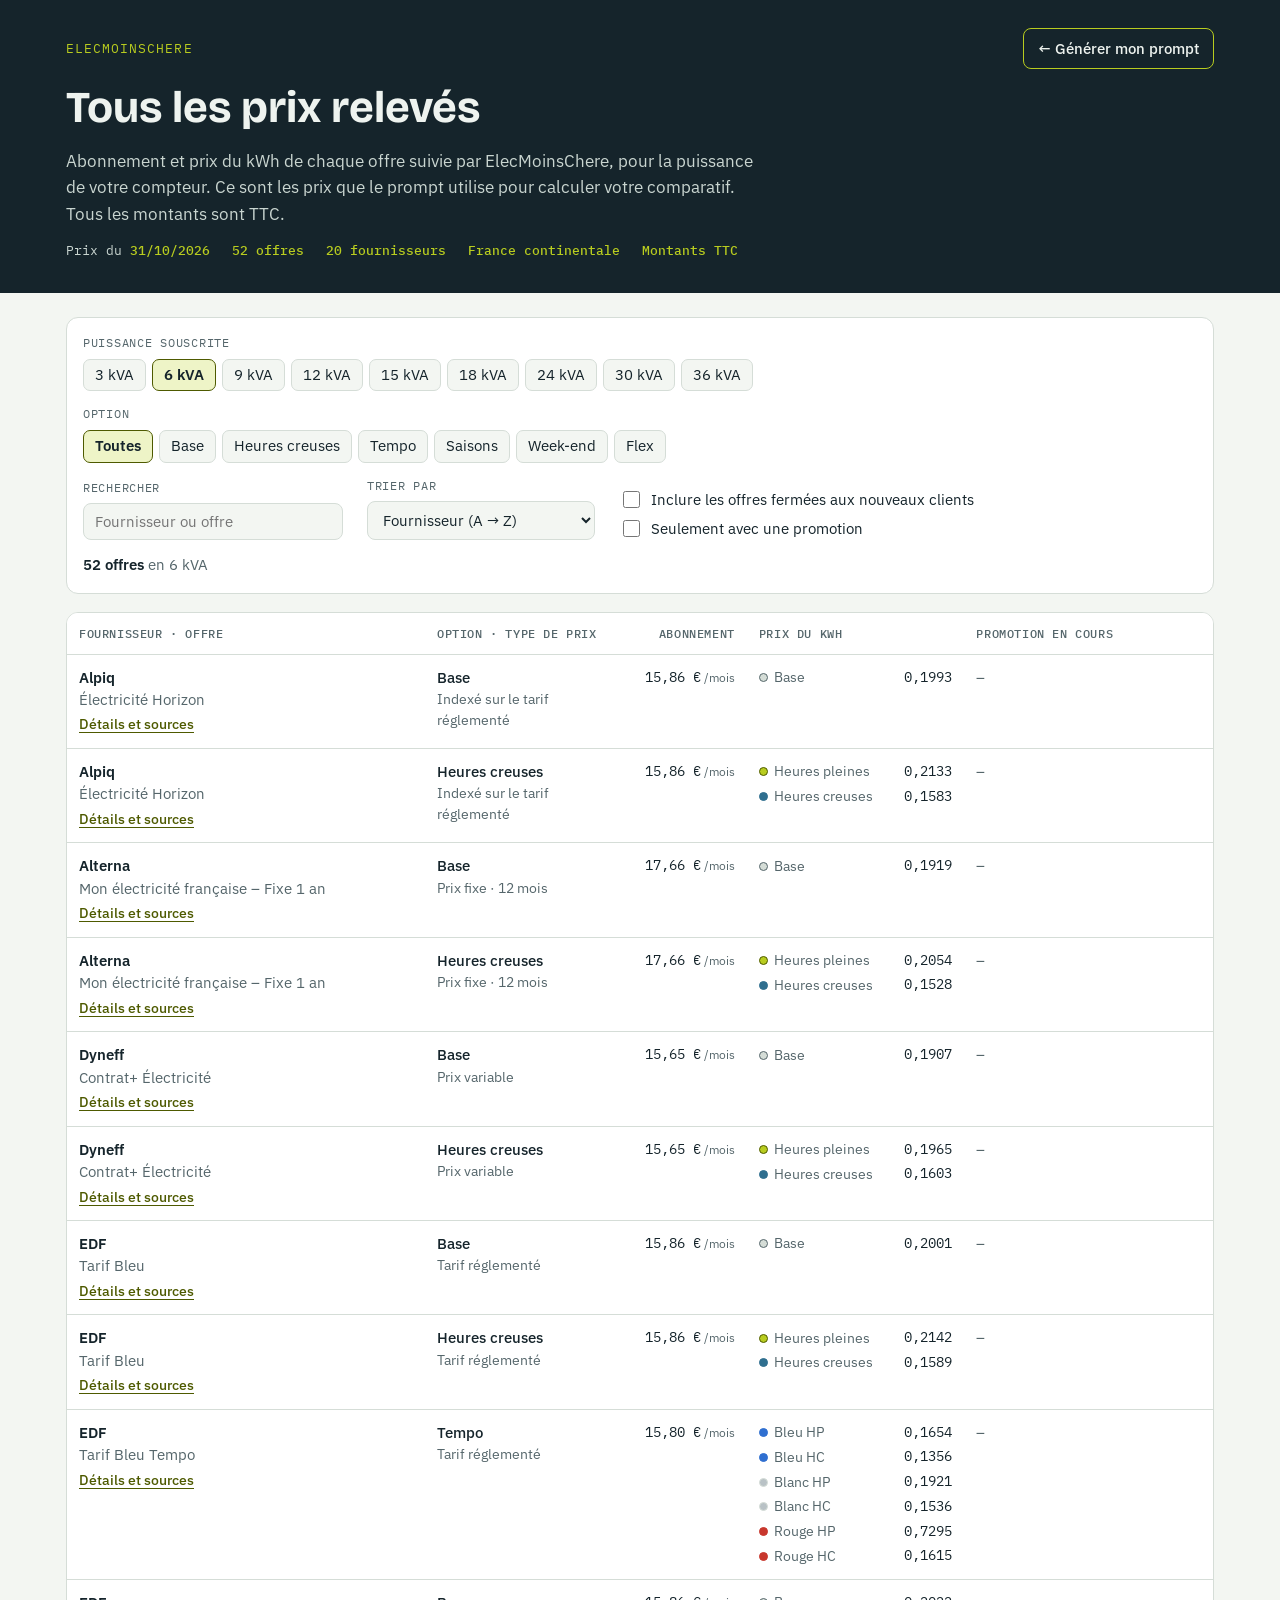
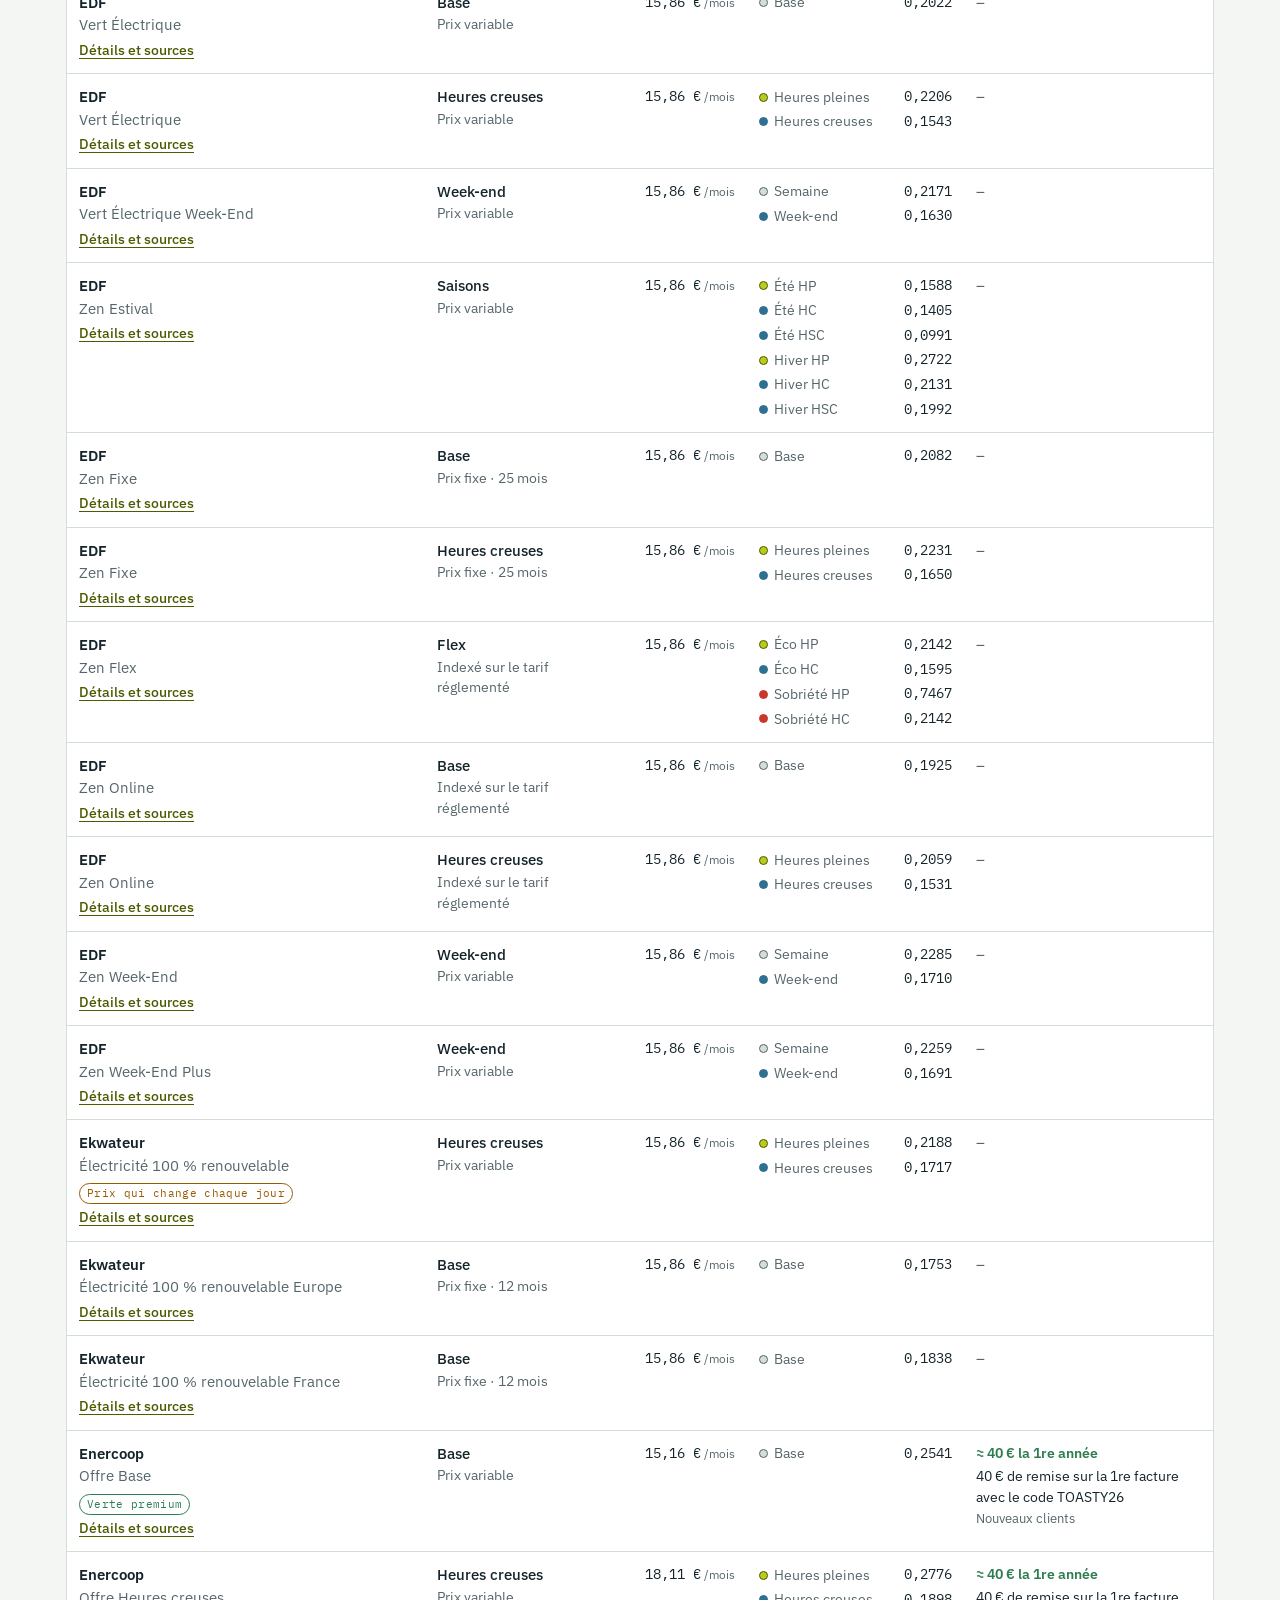
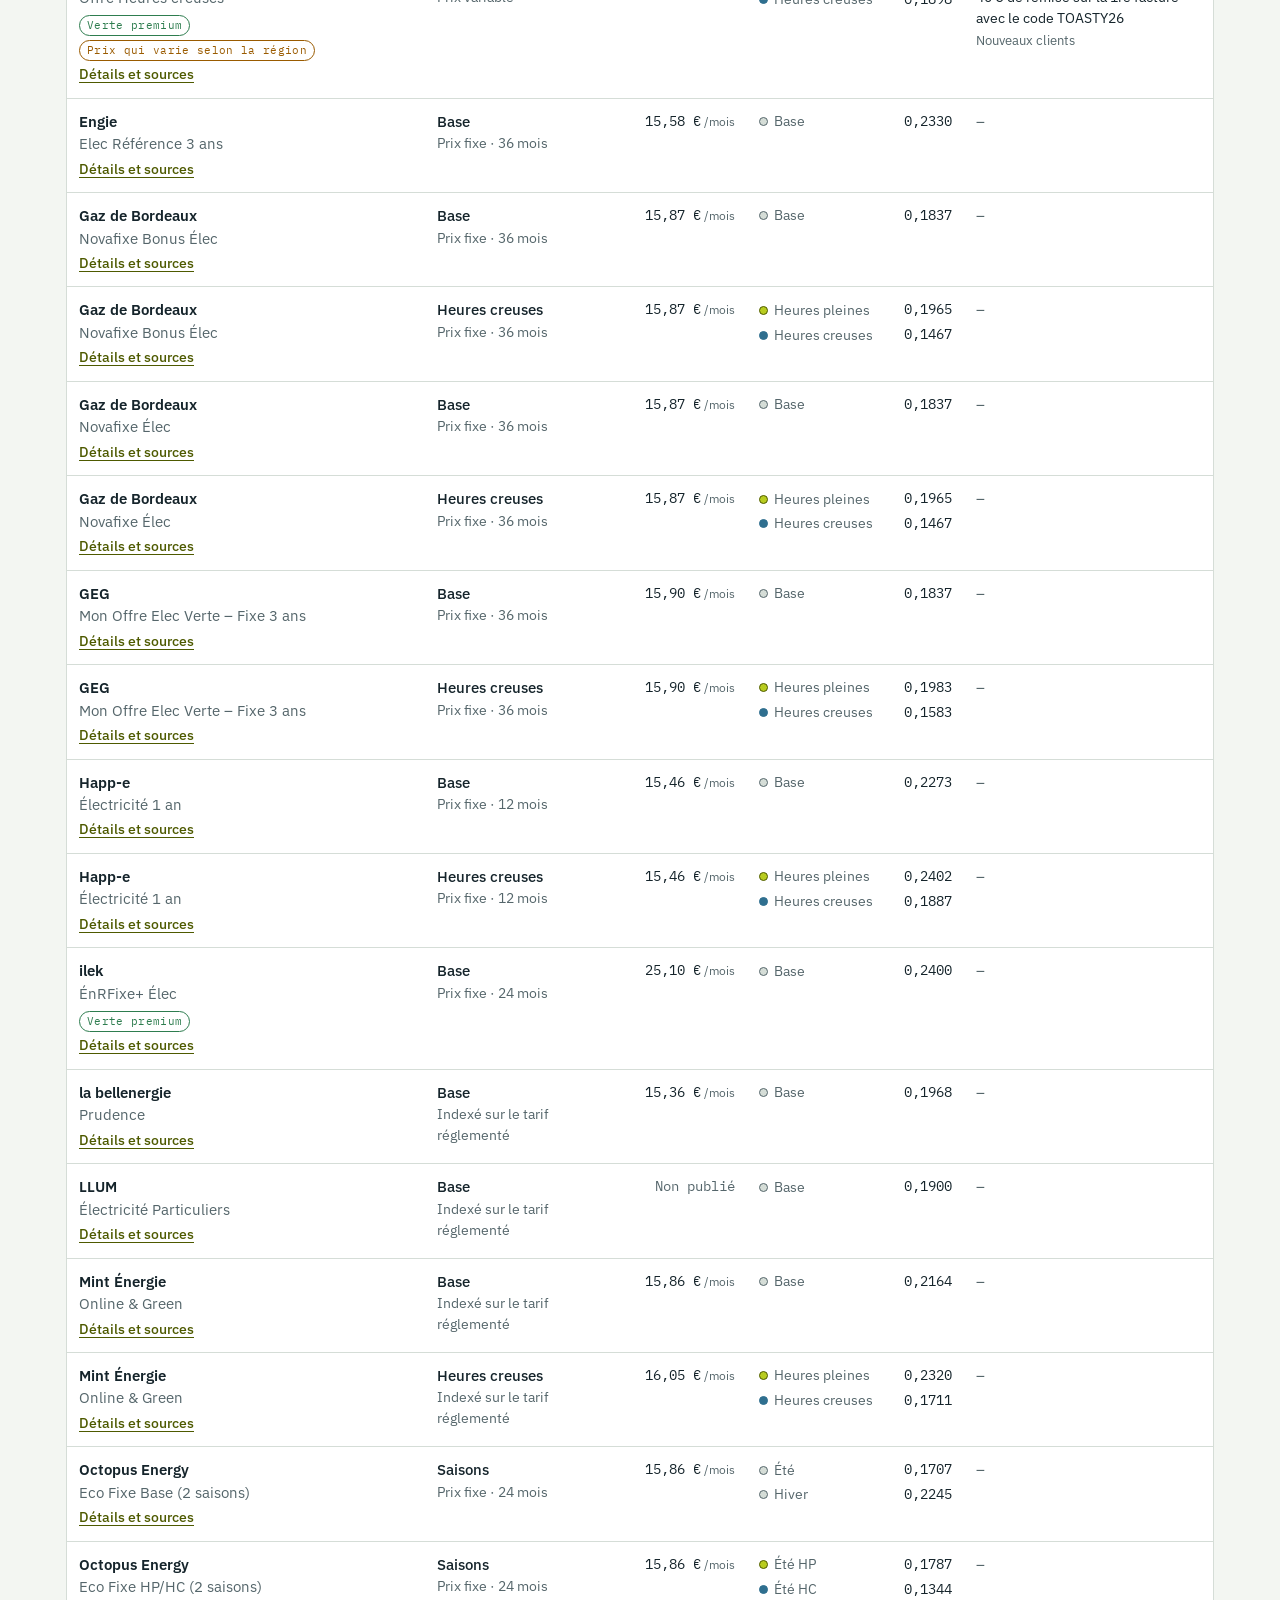
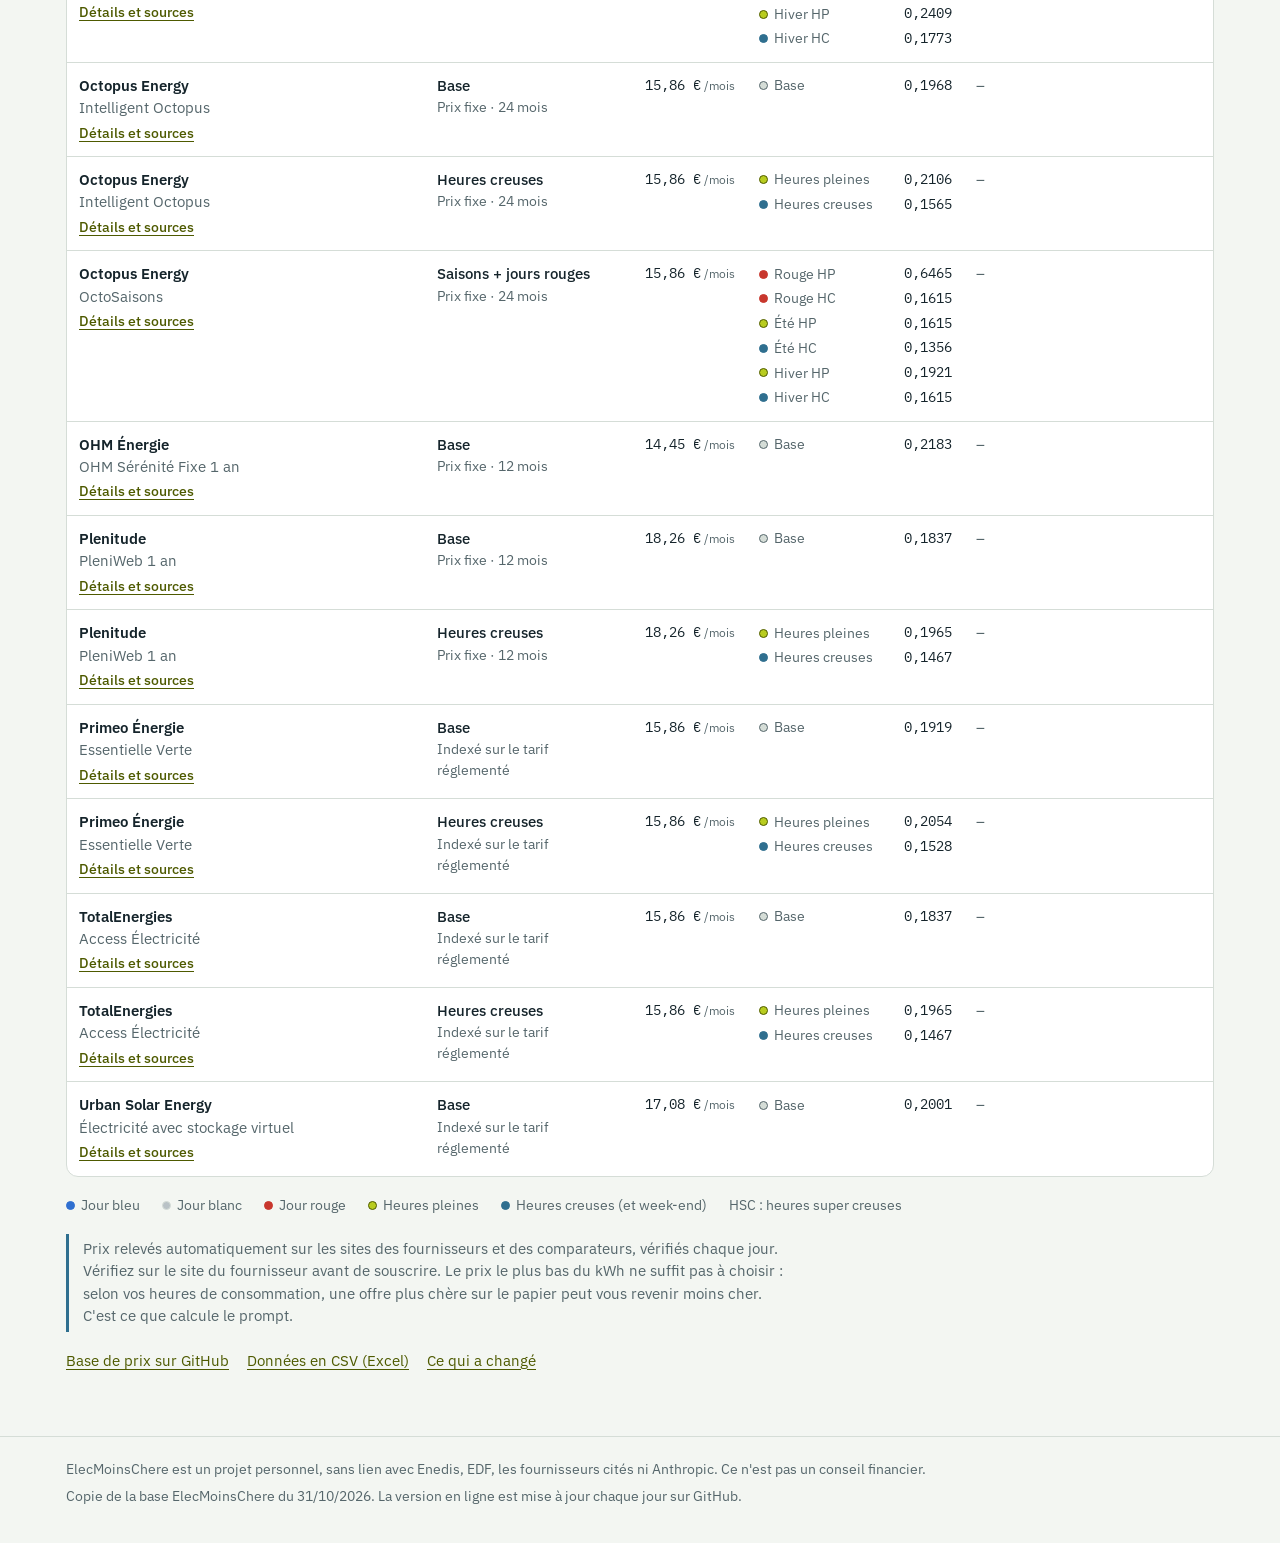
==== prix.html @ d0d6a34a "Add files via upload" ====
<!doctype html>
<html lang="fr">
<head>
<meta charset="utf-8">
<meta name="viewport" content="width=device-width, initial-scale=1, viewport-fit=cover">
<title>Prix relevés ElecMoinsChere</title>
<meta name="claude:viewport-fit-sides" content="cover">
<link rel="preconnect" href="https://fonts.googleapis.com">
<link rel="stylesheet" href="https://fonts.googleapis.com/css2?family=Bricolage+Grotesque:opsz,wght@12..96,500;12..96,700&family=IBM+Plex+Sans:wght@400;500;600&family=IBM+Plex+Mono:wght@400;500&display=swap">
<style>
/* Layout : même identité que la page du prompt (bandeau sombre façon afficheur Linky), page plus large pour un tableau filtrable ; une ligne par offre, détails dépliables ; en cartes sur téléphone */
:root {
  --bg: #F3F6F2; --surface: #FFFFFF; --ink: #15242B; --muted: #55666B; --line: #D5DDD7; --row-alt: #F8FAF7;
  --accent: #B8CC1F; --accent-ink: #4E5A00; --accent-soft: #EEF4C7;
  --hc: #2F6F8F; --hc-soft: #E2EEF3; --warn: #9A5B00; --warn-soft: #FBF0DD; --ok: #2E7D4F; --ok-soft: #E3F2E8;
  --hero-bg: #15242B; --hero-fg: #EEF3EF; --hero-muted: #C9D5D0; --on-accent: #15242B;
  --tempo-bleu: #2F6FD0; --tempo-blanc: #B9C2C6; --tempo-rouge: #C8372D;
  --font-display: "Bricolage Grotesque", "Segoe UI", system-ui, sans-serif;
  --font-body: "IBM Plex Sans", "Segoe UI", system-ui, sans-serif;
  --font-mono: "IBM Plex Mono", ui-monospace, "SFMono-Regular", Menlo, monospace;
  color-scheme: light;
  box-sizing: border-box;
  padding-top: env(safe-area-inset-top, 0px);
  padding-bottom: env(safe-area-inset-bottom, 0px);
}
@media (prefers-color-scheme: dark) {
  :root:not([data-theme="light"]) {
    --bg: #0E181C; --surface: #15232A; --ink: #E4ECE8; --muted: #9AACAF; --line: #27383F; --row-alt: #122027;
    --accent: #C9DC3A; --accent-ink: #D6E65A; --accent-soft: #263018;
    --hc: #6FB3D2; --hc-soft: #142A33; --warn: #F0B45A; --warn-soft: #2E2312; --ok: #6CC793; --ok-soft: #13291D;
    --hero-bg: #0A1316; --hero-fg: #EEF3EF; --hero-muted: #B7C5C0; --on-accent: #15242B;
    --tempo-bleu: #6EA2F0; --tempo-blanc: #D5DCDF; --tempo-rouge: #F07468; color-scheme: dark;
  }
}
:root[data-theme="dark"] {
  --bg: #0E181C; --surface: #15232A; --ink: #E4ECE8; --muted: #9AACAF; --line: #27383F; --row-alt: #122027;
  --accent: #C9DC3A; --accent-ink: #D6E65A; --accent-soft: #263018;
  --hc: #6FB3D2; --hc-soft: #142A33; --warn: #F0B45A; --warn-soft: #2E2312; --ok: #6CC793; --ok-soft: #13291D;
  --hero-bg: #0A1316; --hero-fg: #EEF3EF; --hero-muted: #B7C5C0; --on-accent: #15242B;
  --tempo-bleu: #6EA2F0; --tempo-blanc: #D5DCDF; --tempo-rouge: #F07468; color-scheme: dark;
}
* { box-sizing: border-box; }
html { scroll-padding-top: env(safe-area-inset-top, 0px); }
body { margin: 0; background: var(--bg); color: var(--ink); font-family: var(--font-body); font-size: 16px; line-height: 1.55; }
[hidden] { display: none !important; }
.wrap { max-width: 1180px; margin: 0 auto; padding-left: max(16px, env(safe-area-inset-left, 0px)); padding-right: max(16px, env(safe-area-inset-right, 0px)); }
h1, h2, h3 { font-family: var(--font-display); text-wrap: balance; line-height: 1.15; margin: 0; }
p { margin: 0; }
a { color: var(--accent-ink); text-underline-offset: 3px; }
:focus-visible { outline: 3px solid var(--accent); outline-offset: 2px; border-radius: 4px; }

/* Bandeau */
.hero { background: var(--hero-bg); color: var(--hero-fg); }
.hero .wrap { padding-block: 28px 32px; display: grid; gap: 14px; }
.nav { display: flex; justify-content: space-between; align-items: center; gap: 12px; flex-wrap: wrap; }
.brand { font-family: var(--font-mono); font-size: 13px; letter-spacing: .08em; text-transform: uppercase; color: var(--accent); text-decoration: none; }
.back { color: var(--hero-fg); font-weight: 500; font-size: 15px; text-decoration: none; border: 1.5px solid var(--accent); border-radius: 8px; padding: 8px 14px; }
.back:hover { background: var(--accent); color: var(--on-accent); }
.hero h1 { font-size: clamp(28px, 5vw, 44px); font-weight: 700; }
.hero p.lead { max-width: 70ch; color: var(--hero-muted); font-size: 17px; }
.stats { display: flex; flex-wrap: wrap; gap: 8px 22px; font-family: var(--font-mono); font-size: 13px; color: var(--hero-muted); }
.stats b { color: var(--accent); font-weight: 500; }

/* Filtres */
main .wrap { padding-block: 24px 64px; display: grid; gap: 18px; }
.filters { display: grid; gap: 14px; background: var(--surface); border: 1px solid var(--line); border-radius: 12px; padding: 16px; }
.frow { display: flex; flex-wrap: wrap; gap: 14px 24px; align-items: end; }
.fgroup { display: grid; gap: 6px; min-width: 0; }
.flabel { font-family: var(--font-mono); font-size: 12px; letter-spacing: .06em; text-transform: uppercase; color: var(--muted); }
.chips { display: flex; flex-wrap: wrap; gap: 6px; }
.chip { position: relative; }
.chip input { position: absolute; opacity: 0; inset: 0; margin: 0; cursor: pointer; }
.chip span { display: inline-block; padding: 6px 11px; border: 1.5px solid var(--line); border-radius: 7px; font-size: 14.5px; background: var(--bg); cursor: pointer; line-height: 1.3; font-variant-numeric: tabular-nums; }
.chip input:checked + span { border-color: var(--accent-ink); background: var(--accent-soft); font-weight: 600; }
.chip input:focus-visible + span { outline: 3px solid var(--accent); outline-offset: 2px; }
.chip span:hover { border-color: var(--muted); }
input[type="search"], select { font: 400 15px var(--font-body); color: var(--ink); background: var(--bg); border: 1.5px solid var(--line); border-radius: 8px; padding: 8px 11px; max-width: 100%; }
input[type="search"] { width: 260px; }
.check { display: inline-flex; gap: 8px; align-items: center; font-size: 14.5px; cursor: pointer; }
.check input { width: 17px; height: 17px; accent-color: var(--accent-ink); }
.count { font-size: 14.5px; color: var(--muted); }
.count b { color: var(--ink); font-weight: 600; }

/* Tableau */
.table-box { background: var(--surface); border: 1px solid var(--line); border-radius: 12px; overflow-x: auto; }
table { width: 100%; border-collapse: collapse; font-size: 14.5px; }
thead th { text-align: left; font-family: var(--font-mono); font-weight: 500; font-size: 12px; letter-spacing: .05em; text-transform: uppercase; color: var(--muted); padding: 12px 12px 10px; border-bottom: 1px solid var(--line); white-space: nowrap; position: sticky; top: 0; background: var(--surface); }
thead th.num { text-align: right; }
tbody tr.offre > td { padding: 12px; border-top: 1px solid var(--line); vertical-align: top; }
tbody tr.offre:first-child > td { border-top: 0; }
tbody tr.offre:nth-of-type(4n+1) > td, tbody tr.offre:nth-of-type(4n+1) + tr.detail > td { background: var(--surface); }
.f-name { font-weight: 600; }
.o-name { color: var(--muted); }
.tags { display: flex; flex-wrap: wrap; gap: 4px; margin-top: 6px; }
.tag { font-family: var(--font-mono); font-size: 11px; letter-spacing: .03em; padding: 1px 7px; border-radius: 999px; border: 1px solid var(--line); color: var(--muted); white-space: nowrap; }
.tag.closed { border-color: var(--warn); color: var(--warn); background: var(--warn-soft); }
.tag.green { border-color: var(--ok); color: var(--ok); }
.tag.alert { border-color: var(--warn); color: var(--warn); }
.opt { font-weight: 500; white-space: nowrap; }
.type { color: var(--muted); font-size: 13.5px; max-width: 190px; }
td.num { text-align: right; font-variant-numeric: tabular-nums; white-space: nowrap; font-family: var(--font-mono); font-size: 14px; }
.unit { color: var(--muted); font-size: 12px; font-family: var(--font-body); }
.postes { margin: 0; display: grid; grid-template-columns: 8.6em 4.2em; gap: 3px 8px; font-variant-numeric: tabular-nums; }
.postes dt { color: var(--muted); font-size: 13.5px; white-space: nowrap; display: flex; align-items: center; gap: 6px; }
.postes dd { margin: 0; font-family: var(--font-mono); font-size: 14px; text-align: right; }
.dot { width: 9px; height: 9px; border-radius: 50%; display: inline-block; border: 1px solid var(--line); }
.dot.bleu { background: var(--tempo-bleu); border-color: var(--tempo-bleu); }
.dot.blanc { background: var(--tempo-blanc); }
.dot.rouge { background: var(--tempo-rouge); border-color: var(--tempo-rouge); }
.dot.hc { background: var(--hc); border-color: var(--hc); }
.dot.hp { background: var(--accent); border-color: var(--accent-ink); }
.dot.base { background: var(--line); border-color: var(--muted); }
.promo { font-size: 13.5px; display: grid; gap: 2px; max-width: 240px; }
.promo b { color: var(--ok); font-weight: 600; }
.promo small { color: var(--muted); font-size: 12.5px; }
.none { color: var(--muted); }
.more { font: 500 13.5px var(--font-body); background: none; border: 0; padding: 4px 0 0; color: var(--accent-ink); cursor: pointer; text-decoration: underline; text-underline-offset: 3px; }
tr.detail > td { padding: 4px 12px 18px; }
.dgrid { display: grid; grid-template-columns: repeat(3, minmax(0, 1fr)); gap: 14px 24px; font-size: 14px; background: var(--row-alt); border: 1px solid var(--line); border-radius: 10px; padding: 14px 16px; }
.dgrid h4 { margin: 0 0 4px; font-family: var(--font-mono); font-weight: 500; font-size: 11.5px; letter-spacing: .06em; text-transform: uppercase; color: var(--muted); }
.dgrid ul { margin: 0; padding-left: 18px; display: grid; gap: 3px; }
.dgrid > div { min-width: 0; overflow-wrap: anywhere; }
.empty { padding: 28px 16px; text-align: center; color: var(--muted); }

.legend { display: flex; flex-wrap: wrap; gap: 8px 22px; font-size: 13.5px; color: var(--muted); }
.legend span { display: inline-flex; align-items: center; gap: 6px; }
.note { border-left: 3px solid var(--hc); padding: 4px 0 4px 14px; color: var(--muted); font-size: 14.5px; max-width: 80ch; }
.links { display: flex; flex-wrap: wrap; gap: 8px 18px; font-size: 14.5px; }

footer { border-top: 1px solid var(--line); }
footer .wrap { padding-block: 22px 36px; font-size: 13.5px; color: var(--muted); display: grid; gap: 6px; }

/* Téléphone : une carte par offre */
@media (max-width: 780px) {
  .table-box { overflow: visible; background: none; border: 0; }
  table, tbody { display: block; }
  thead { display: none; }
  tbody tr.offre { display: grid; grid-template-columns: 1fr 1fr; gap: 10px 14px; background: var(--surface); border: 1px solid var(--line); border-radius: 12px 12px 0 0; padding: 14px; margin-top: 12px; }
  tbody tr.offre > td, tbody tr.offre:nth-of-type(n) > td { display: block; padding: 0; border: 0; background: none; text-align: left; min-width: 0; }
  tbody tr.offre > td.c-name { grid-column: 1 / -1; }
  tbody tr.offre > td.c-kwh, tbody tr.offre > td.c-promo { grid-column: 1 / -1; }
  tbody tr.offre > td[data-l]::before { content: attr(data-l); display: block; font-family: var(--font-mono); font-size: 11px; letter-spacing: .06em; text-transform: uppercase; color: var(--muted); margin-bottom: 2px; }
  td.num { font-size: 15px; }
  .promo { max-width: none; }
  tr.detail { display: block; }
  tr.detail > td, tbody tr.offre:nth-of-type(n) + tr.detail > td { display: block; padding: 0; background: none; }
  tr.offre + tr.detail { margin-top: -1px; }
  tr.detail .dgrid { border-radius: 0 0 12px 12px; grid-template-columns: 1fr; }
  tbody tr.offre:has(+ tr.detail[hidden]) { border-radius: 12px; }
  input[type="search"] { width: 100%; }
  .frow > .fgroup { flex: 1 1 100%; }
}
</style>
</head>
<body>

<header class="hero">
  <div class="wrap">
    <div class="nav">
      <a class="brand" href="index.html">ElecMoinsChere</a>
      <a class="back" href="index.html">← Générer mon prompt</a>
    </div>
    <h1>Tous les prix relevés</h1>
    <p class="lead">Abonnement et prix du kWh de chaque offre suivie par ElecMoinsChere, pour la puissance de votre compteur. Ce sont les prix que le prompt utilise pour calculer votre comparatif. Tous les montants sont TTC.</p>
    <div class="stats" id="stats"><span>Chargement des prix…</span></div>
  </div>
</header>

<main>
  <div class="wrap">

    <div class="filters" id="filters">
      <div class="frow">
        <div class="fgroup">
          <span class="flabel" id="lbl-kva">Puissance souscrite</span>
          <div class="chips" id="kva" role="radiogroup" aria-labelledby="lbl-kva"></div>
        </div>
      </div>
      <div class="frow">
        <div class="fgroup">
          <span class="flabel" id="lbl-opt">Option</span>
          <div class="chips" id="opts" role="radiogroup" aria-labelledby="lbl-opt"></div>
        </div>
      </div>
      <div class="frow">
        <div class="fgroup">
          <label class="flabel" for="q">Rechercher</label>
          <input type="search" id="q" placeholder="Fournisseur ou offre">
        </div>
        <div class="fgroup">
          <label class="flabel" for="sort">Trier par</label>
          <select id="sort">
            <option value="nom">Fournisseur (A → Z)</option>
            <option value="abo">Abonnement le moins cher</option>
            <option value="kwh">Prix du kWh le plus bas</option>
            <option value="promo">Promotion la plus forte</option>
          </select>
        </div>
        <div class="fgroup">
          <label class="check"><input type="checkbox" id="closed"> Inclure les offres fermées aux nouveaux clients</label>
          <label class="check"><input type="checkbox" id="promoOnly"> Seulement avec une promotion</label>
        </div>
      </div>
      <p class="count" id="count" aria-live="polite"></p>
    </div>

    <div class="table-box">
      <table>
        <thead>
          <tr>
            <th scope="col">Fournisseur · offre</th>
            <th scope="col">Option · type de prix</th>
            <th scope="col" class="num">Abonnement</th>
            <th scope="col">Prix du kWh</th>
            <th scope="col">Promotion en cours</th>
          </tr>
        </thead>
        <tbody id="rows">
          <tr><td colspan="5" class="empty">Chargement des prix…</td></tr>
        </tbody>
      </table>
    </div>

    <div class="legend">
      <span><i class="dot bleu"></i>Jour bleu</span>
      <span><i class="dot blanc"></i>Jour blanc</span>
      <span><i class="dot rouge"></i>Jour rouge</span>
      <span><i class="dot hp"></i>Heures pleines</span>
      <span><i class="dot hc"></i>Heures creuses (et week-end)</span>
      <span>HSC : heures super creuses</span>
    </div>

    <p class="note" id="avert">Prix relevés automatiquement sur les sites des fournisseurs et des comparateurs, vérifiés chaque jour. Vérifiez sur le site du fournisseur avant de souscrire. Le prix le plus bas du kWh ne suffit pas à choisir : selon vos heures de consommation, une offre plus chère sur le papier peut vous revenir moins cher. C'est ce que calcule le prompt.</p>

    <div class="links">
      <a href="https://github.com/NicolasPopy/elec-moins-chere-prix" target="_blank" rel="noopener">Base de prix sur GitHub</a>
      <a href="https://raw.githubusercontent.com/NicolasPopy/elec-moins-chere-prix/main/data/offres.csv" target="_blank" rel="noopener">Données en CSV (Excel)</a>
      <a href="https://github.com/NicolasPopy/elec-moins-chere-prix/blob/main/CHANGELOG.md" target="_blank" rel="noopener">Ce qui a changé</a>
    </div>

  </div>
</main>

<footer>
  <div class="wrap">
    <p>ElecMoinsChere est un projet personnel, sans lien avec Enedis, EDF, les fournisseurs cités ni Anthropic. Ce n'est pas un conseil financier.</p>
    <p id="src-line"></p>
  </div>
</footer>

<script>
(function () {
  var LIVE = 'https://raw.githubusercontent.com/NicolasPopy/elec-moins-chere-prix/main/data/offres.json';
  var LOCAL = 'data/offres.json';
  var $ = function (id) { return document.getElementById(id); };

  var OPT = { base: 'Base', hphc: 'Heures creuses', tempo: 'Tempo', saisons: 'Saisons', saisons_rouge: 'Saisons + jours rouges', week_end: 'Week-end', flex: 'Flex' };
  var OPT_FILTRES = [['all', 'Toutes'], ['base', 'Base'], ['hphc', 'Heures creuses'], ['tempo', 'Tempo'], ['saisons', 'Saisons'], ['week_end', 'Week-end'], ['flex', 'Flex']];
  var TYPE = { reglemente: 'Tarif réglementé', indexe_trv: 'Indexé sur le tarif réglementé', fixe: 'Prix fixe', variable: 'Prix variable' };
  var FIAB = { confirme: 'Prix confirmé par au moins deux sources', source_unique: 'Prix trouvé sur une seule source', conflit: 'Les sources divergent (voir les notes)' };
  var POSTE = {
    base: ['Base', 'base'], hp: ['Heures pleines', 'hp'], hc: ['Heures creuses', 'hc'],
    bleu_hp: ['Bleu HP', 'bleu'], bleu_hc: ['Bleu HC', 'bleu'], blanc_hp: ['Blanc HP', 'blanc'], blanc_hc: ['Blanc HC', 'blanc'], rouge_hp: ['Rouge HP', 'rouge'], rouge_hc: ['Rouge HC', 'rouge'],
    ete_hp: ['Été HP', 'hp'], ete_hc: ['Été HC', 'hc'], ete_hsc: ['Été HSC', 'hc'], hiver_hp: ['Hiver HP', 'hp'], hiver_hc: ['Hiver HC', 'hc'], hiver_hsc: ['Hiver HSC', 'hc'],
    ete: ['Été', 'base'], hiver: ['Hiver', 'base'], semaine: ['Semaine', 'base'], week_end: ['Week-end', 'hc'],
    eco_hp: ['Éco HP', 'hp'], eco_hc: ['Éco HC', 'hc'], sobriete_hp: ['Sobriété HP', 'rouge'], sobriete_hc: ['Sobriété HC', 'rouge']
  };
  var ORDRE = Object.keys(POSTE);

  var D = null, FOURN = {}, etat = { kva: 6, opt: 'all', q: '', sort: 'nom', closed: false, promoOnly: false }, ouverts = {};
  var today = new Date().toISOString().slice(0, 10);

  function eur(v, dec) { return v == null ? '–' : v.toLocaleString('fr-FR', { minimumFractionDigits: dec, maximumFractionDigits: dec }) + ' €'; }
  function frDate(s) { if (!s) return ''; var p = s.split('-'); return p[2] + '/' + p[1] + '/' + p[0]; }
  function el(tag, cls, txt) { var e = document.createElement(tag); if (cls) e.className = cls; if (txt != null) e.textContent = txt; return e; }
  function norm(s) { return (s || '').normalize('NFD').replace(/[̀-ͯ]/g, '').toLowerCase(); }

  // Puissance déjà choisie dans le questionnaire de la page principale (même site), sinon dernière choisie ici
  try {
    var mem = JSON.parse(localStorage.getItem('emc-prix') || 'null');
    var rep = JSON.parse(localStorage.getItem('emc-reponses-v5') || 'null');
    if (rep && /^\d+$/.test(rep.kva || '')) etat.kva = +rep.kva;
    else if (mem && mem.kva) etat.kva = mem.kva;
  } catch (e) {}

  function charger() {
    return fetch(LIVE, { cache: 'no-store' })
      .then(function (r) { if (!r.ok) throw 0; return r.json(); })
      .then(function (d) { return { d: d, live: true }; })
      .catch(function () { return fetch(LOCAL).then(function (r) { return r.json(); }).then(function (d) { return { d: d, live: false }; }); });
  }

  function promosActives(o) {
    return (o.promotions || []).filter(function (p) { return !p.date_fin || p.date_fin >= today; });
  }
  function valeurPromo(p, ligne) {
    var v = p.valeur_an1_eur || 0;
    if (p.mois_abonnement_offerts && ligne && ligne.abonnement_mois != null) v += p.mois_abonnement_offerts * ligne.abonnement_mois;
    return v;
  }
  function kwhPrincipal(l) {
    var pk = l.prix_kwh || {}, k = ['base', 'hp', 'semaine', 'bleu_hp', 'hiver_hp', 'eco_hp', 'hiver'];
    for (var i = 0; i < k.length; i++) if (pk[k[i]] != null) return pk[k[i]];
    var vals = Object.keys(pk).map(function (x) { return pk[x]; }).filter(function (x) { return x != null; });
    return vals.length ? Math.min.apply(null, vals) : Infinity;
  }

  function lignes() {
    var out = [], horsPuissance = 0, fermees = 0;
    D.offres.forEach(function (o) {
      var l = (o.grille || []).filter(function (g) { return g.kva === etat.kva; })[0];
      if (!l) { horsPuissance++; return; }
      var ferme = l.ouvert_nouveaux_clients === false || o.ouvert_nouveaux_clients === false;
      if (ferme && !etat.closed) { fermees++; return; }
      if (etat.opt !== 'all') {
        var op = o.option === 'saisons_rouge' ? 'saisons' : o.option;
        if (op !== etat.opt) return;
      }
      var f = FOURN[o.fournisseur] || { nom: o.fournisseur };
      if (etat.q && norm(f.nom + ' ' + o.offre + ' ' + (OPT[o.option] || '')).indexOf(norm(etat.q)) < 0) return;
      var pr = promosActives(o);
      var pv = pr.reduce(function (s, p) { return s + valeurPromo(p, l); }, 0);
      if (etat.promoOnly && !pr.length) return;
      out.push({ o: o, l: l, f: f, ferme: ferme, promos: pr, promoVal: pv });
    });
    var cmp = {
      nom: function (a, b) { return a.f.nom.localeCompare(b.f.nom, 'fr') || a.o.offre.localeCompare(b.o.offre, 'fr') || (a.o.option > b.o.option ? 1 : -1); },
      abo: function (a, b) { return (a.l.abonnement_mois == null ? 1e9 : a.l.abonnement_mois) - (b.l.abonnement_mois == null ? 1e9 : b.l.abonnement_mois); },
      kwh: function (a, b) { return kwhPrincipal(a.l) - kwhPrincipal(b.l); },
      promo: function (a, b) { return b.promoVal - a.promoVal || cmp.nom(a, b); }
    };
    out.sort(cmp[etat.sort]);
    return { rows: out, horsPuissance: horsPuissance, fermees: fermees };
  }

  function cellPostes(l) {
    var dl = el('dl', 'postes'), pk = l.prix_kwh || {};
    ORDRE.concat(Object.keys(pk).filter(function (k) { return ORDRE.indexOf(k) < 0; })).forEach(function (k) {
      if (pk[k] == null) return;
      var def = POSTE[k] || [k, 'base'];
      var dt = el('dt'); dt.title = (D.meta.postes && D.meta.postes[k]) || k;
      if (def[1]) dt.appendChild(el('i', 'dot ' + def[1]));
      dt.appendChild(document.createTextNode(def[0]));
      dl.appendChild(dt);
      dl.appendChild(el('dd', null, pk[k].toLocaleString('fr-FR', { minimumFractionDigits: 4, maximumFractionDigits: 4 })));
    });
    return dl;
  }

  function detail(r) {
    var o = r.o, g = el('div', 'dgrid');
    function bloc(titre, contenu) {
      if (!contenu || (Array.isArray(contenu) && !contenu.length)) return;
      var d = el('div'); d.appendChild(el('h4', null, titre));
      if (Array.isArray(contenu)) { var ul = el('ul'); contenu.forEach(function (x) { if (typeof x === 'string') ul.appendChild(el('li', null, x)); else ul.appendChild(x); }); d.appendChild(ul); }
      else d.appendChild(typeof contenu === 'string' ? el('p', null, contenu) : contenu);
      g.appendChild(d);
    }
    var prix = [TYPE[o.type_prix] || o.type_prix];
    if (o.duree_prix_garanti_mois) prix.push('Prix garanti ' + o.duree_prix_garanti_mois + ' mois');
    if (o.indexation) prix.push(o.indexation);
    prix.push(o.engagement ? o.engagement.charAt(0).toUpperCase() + o.engagement.slice(1) : '');
    bloc('Prix et contrat', prix.filter(Boolean));
    bloc('Quand s\'appliquent les prix', o.plages_horaires || (o.option === 'base' ? 'Même prix à toute heure.' : ''));
    if (o.energie_verte) bloc('Origine de l\'électricité', (o.energie_verte.niveau === 'premium' ? 'Verte premium. ' : '') + (o.energie_verte.detail || ''));
    if (r.promos.length) bloc('Promotion', r.promos.map(function (p) {
      return p.description + (p.conditions ? ' — ' + p.conditions : '') + (p.date_fin ? ' Jusqu\'au ' + frDate(p.date_fin) + '.' : '');
    }));
    bloc('Avantages', o.avantages || []);
    bloc('Notes', (o.mentions || []).concat(o.notes || []));
    var src = (o.sources || []).map(function (s) {
      var li = el('li'), a = el('a', null, (s.url || '').replace(/^https?:\/\/(www\.)?/, '').split('/')[0]);
      a.href = s.url; a.target = '_blank'; a.rel = 'noopener';
      li.appendChild(a);
      li.appendChild(document.createTextNode(' · ' + (s.type || '') + (s.consulte_le ? ', ' + frDate(s.consulte_le) : '')));
      return li;
    });
    if (FIAB[o.verification]) src.unshift(el('li', null, FIAB[o.verification]));
    bloc('Sources' + (o.derniere_verif ? ' (vérifié le ' + frDate(o.derniere_verif) + ')' : ''), src);
    return g;
  }

  function rendre() {
    var res = lignes(), tb = $('rows');
    tb.innerHTML = '';
    res.rows.forEach(function (r) {
      var o = r.o, tr = el('tr', 'offre');

      var c1 = el('td', 'c-name');
      c1.appendChild(el('div', 'f-name', r.f.nom));
      c1.appendChild(el('div', 'o-name', o.offre));
      var tags = el('div', 'tags');
      if (r.ferme) tags.appendChild(el('span', 'tag closed', 'Fermée aux nouveaux clients'));
      if (o.energie_verte && o.energie_verte.niveau === 'premium') tags.appendChild(el('span', 'tag green', 'Verte premium'));
      (o.mentions || []).forEach(function (m) { tags.appendChild(el('span', 'tag alert', m)); });
      if (tags.childNodes.length) c1.appendChild(tags);
      var btn = el('button', 'more', ouverts[o.id] ? 'Masquer les détails' : 'Détails et sources');
      btn.type = 'button'; btn.setAttribute('aria-expanded', ouverts[o.id] ? 'true' : 'false');
      c1.appendChild(btn);
      tr.appendChild(c1);

      var c2 = el('td'); c2.setAttribute('data-l', 'Option'); c2.appendChild(el('div', 'opt', OPT[o.option] || o.option));
      c2.appendChild(el('div', 'type', (TYPE[o.type_prix] || o.type_prix) + (o.duree_prix_garanti_mois ? ' · ' + o.duree_prix_garanti_mois + ' mois' : '')));
      tr.appendChild(c2);
      var c4 = el('td', 'num'); c4.setAttribute('data-l', 'Abonnement');
      if (r.l.abonnement_mois == null) c4.appendChild(el('span', 'none', 'Non publié'));
      else { c4.appendChild(document.createTextNode(eur(r.l.abonnement_mois, 2))); c4.appendChild(el('span', 'unit', ' /mois')); }
      tr.appendChild(c4);
      var c5 = el('td', 'c-kwh'); c5.setAttribute('data-l', 'Prix du kWh (€ TTC)'); c5.appendChild(cellPostes(r.l)); tr.appendChild(c5);
      var c6 = el('td', 'c-promo'); c6.setAttribute('data-l', 'Promotion en cours');
      if (r.promos.length) {
        var pd = el('div', 'promo');
        r.promos.forEach(function (p) {
          var v = valeurPromo(p, r.l);
          if (v) pd.appendChild(el('b', null, '≈ ' + eur(Math.round(v), 0) + ' la 1re année'));
          pd.appendChild(el('span', null, p.description));
          var sm = [p.nouveaux_clients ? 'Nouveaux clients' : '', p.date_fin ? 'jusqu\'au ' + frDate(p.date_fin) : ''].filter(Boolean).join(', ');
          if (sm) pd.appendChild(el('small', null, sm));
        });
        c6.appendChild(pd);
      } else c6.appendChild(el('span', 'none', '–'));
      tr.appendChild(c6);
      tb.appendChild(tr);

      var trd = el('tr', 'detail'), td = el('td'); td.colSpan = 5;
      td.appendChild(detail(r)); trd.appendChild(td); trd.hidden = !ouverts[o.id];
      tb.appendChild(trd);
      btn.addEventListener('click', function () {
        ouverts[o.id] = !ouverts[o.id]; trd.hidden = !ouverts[o.id];
        btn.textContent = ouverts[o.id] ? 'Masquer les détails' : 'Détails et sources';
        btn.setAttribute('aria-expanded', ouverts[o.id] ? 'true' : 'false');
      });
    });
    if (!res.rows.length) { var tr0 = el('tr'), td0 = el('td', 'empty', 'Aucune offre ne correspond à ces filtres.'); td0.colSpan = 5; tr0.appendChild(td0); tb.appendChild(tr0); }

    var c = $('count'); c.innerHTML = '';
    var b = el('b', null, res.rows.length + ' offre' + (res.rows.length > 1 ? 's' : ''));
    c.appendChild(b);
    var extra = ' en ' + etat.kva + ' kVA';
    var bits = [];
    if (res.fermees) bits.push(res.fermees + ' fermée' + (res.fermees > 1 ? 's' : '') + ' aux nouveaux clients masquée' + (res.fermees > 1 ? 's' : ''));
    if (res.horsPuissance) bits.push(res.horsPuissance + ' non proposée' + (res.horsPuissance > 1 ? 's' : '') + ' dans cette puissance');
    c.appendChild(document.createTextNode(extra + (bits.length ? ' · ' + bits.join(' · ') : '')));
    try { localStorage.setItem('emc-prix', JSON.stringify({ kva: etat.kva })); } catch (e) {}
  }

  function chips(box, name, items, cur, onPick) {
    items.forEach(function (it) {
      var l = el('label', 'chip'), i = el('input'), s = el('span', null, it[1]);
      i.type = 'radio'; i.name = name; i.id = name + '-' + it[0]; i.value = it[0]; i.checked = String(it[0]) === String(cur);
      i.addEventListener('change', function () { onPick(it[0]); });
      l.appendChild(i); l.appendChild(s); box.appendChild(l);
    });
  }

  charger().then(function (res) {
    D = res.d;
    D.fournisseurs.forEach(function (f) { FOURN[f.id] = f; });
    var kvas = D.meta.puissances_kva || [3, 6, 9, 12, 15, 18, 24, 30, 36];
    if (kvas.indexOf(etat.kva) < 0) etat.kva = 6;
    chips($('kva'), 'kva', kvas.map(function (k) { return [k, k + ' kVA']; }), etat.kva, function (v) { etat.kva = v; rendre(); });
    chips($('opts'), 'opt', OPT_FILTRES, etat.opt, function (v) { etat.opt = v; rendre(); });
    $('q').addEventListener('input', function (e) { etat.q = e.target.value.trim(); rendre(); });
    $('sort').addEventListener('change', function (e) { etat.sort = e.target.value; rendre(); });
    $('closed').addEventListener('change', function (e) { etat.closed = e.target.checked; rendre(); });
    $('promoOnly').addEventListener('change', function (e) { etat.promoOnly = e.target.checked; rendre(); });

    var nf = D.fournisseurs.filter(function (f) { return D.offres.some(function (o) { return o.fournisseur === f.id; }); }).length;
    var st = $('stats'); st.innerHTML = '';
    [['Prix du', frDate(D.meta.mis_a_jour_le)], ['', D.offres.length + ' offres'], ['', nf + ' fournisseurs'], ['', 'France continentale'], ['', 'Montants TTC']].forEach(function (x) {
      var s = el('span'); if (x[0]) s.appendChild(document.createTextNode(x[0] + ' ')); s.appendChild(el('b', null, x[1])); st.appendChild(s);
    });
    $('src-line').textContent = res.live
      ? 'Prix lus en direct dans la base ElecMoinsChere, mise à jour chaque jour.'
      : 'Copie de la base ElecMoinsChere du ' + frDate(D.meta.mis_a_jour_le) + '. La version en ligne est mise à jour chaque jour sur GitHub.';
    rendre();
  }).catch(function () {
    $('rows').innerHTML = '';
    var tr = el('tr'), td = el('td', 'empty', 'Impossible de charger les prix pour le moment. Consultez la base directement sur GitHub.'); td.colSpan = 5; tr.appendChild(td); $('rows').appendChild(tr);
    $('stats').textContent = '';
  });
})();
</script>
</body>
</html>
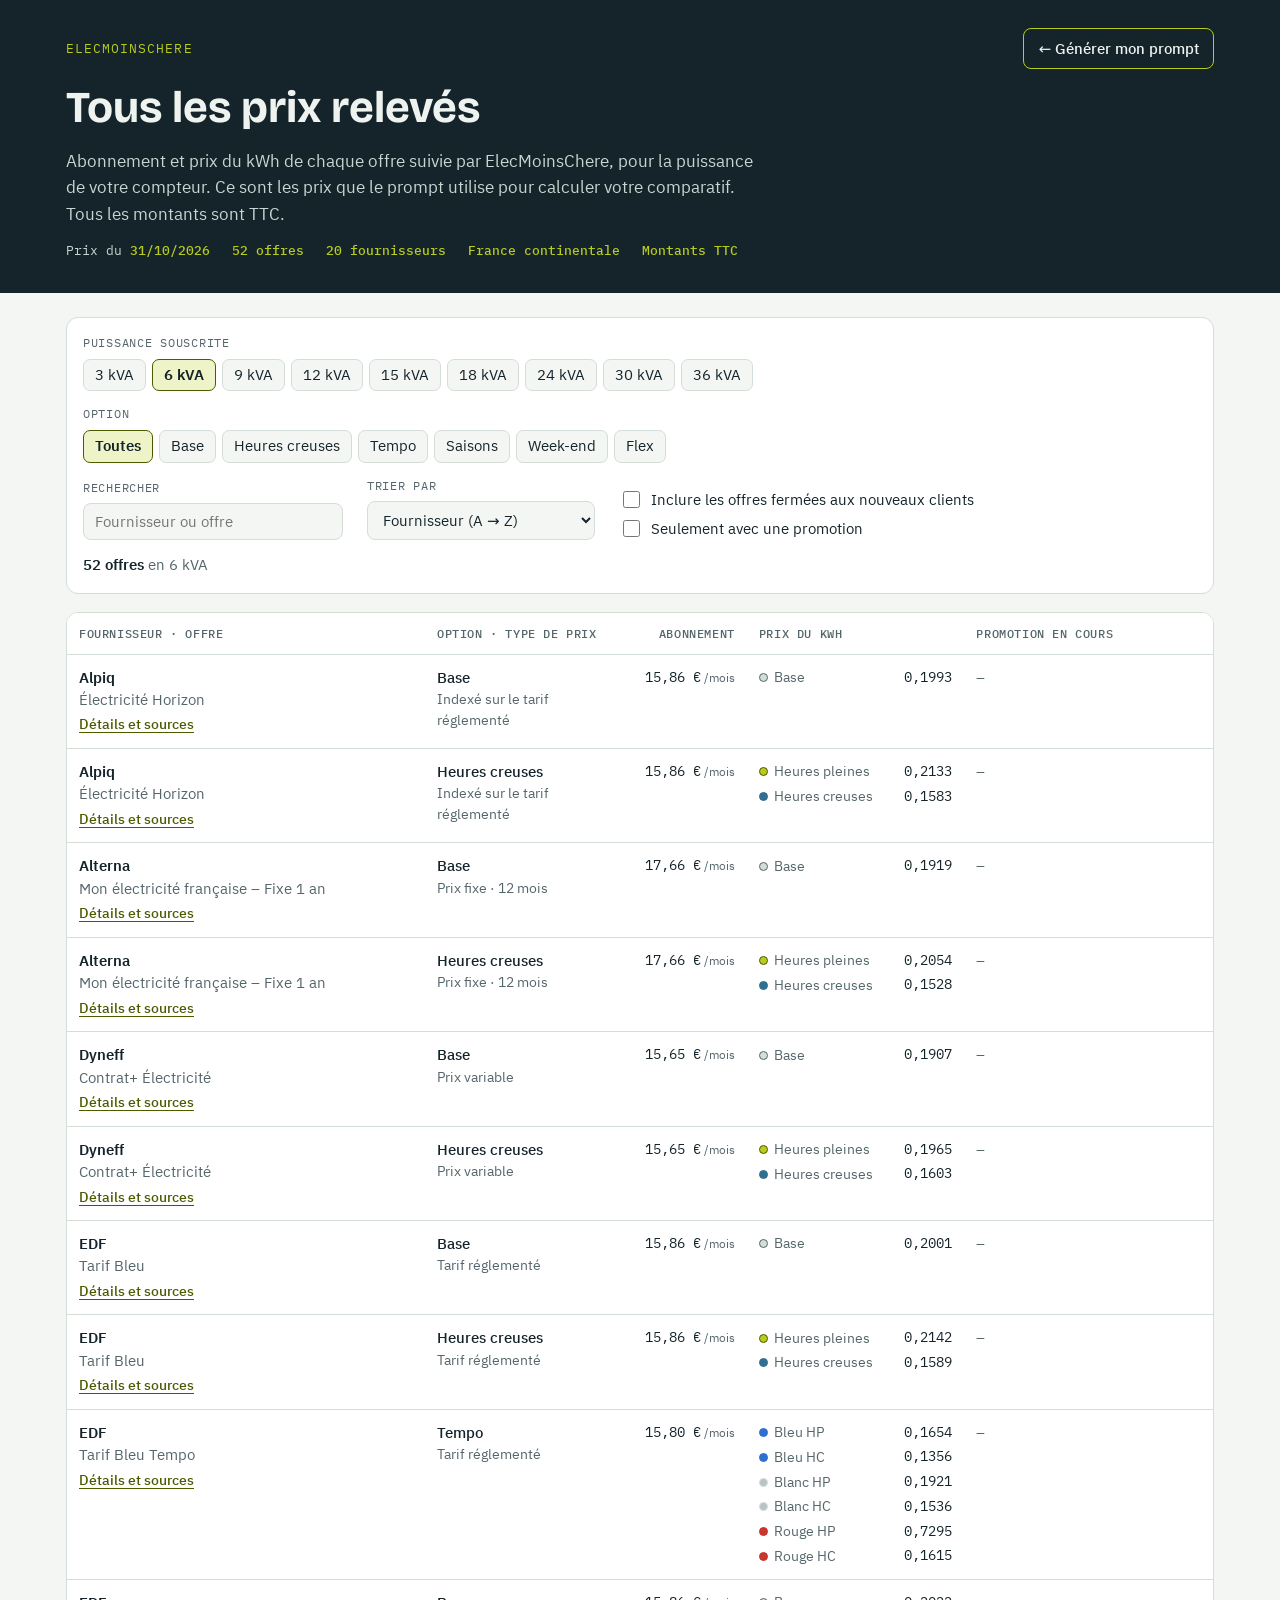
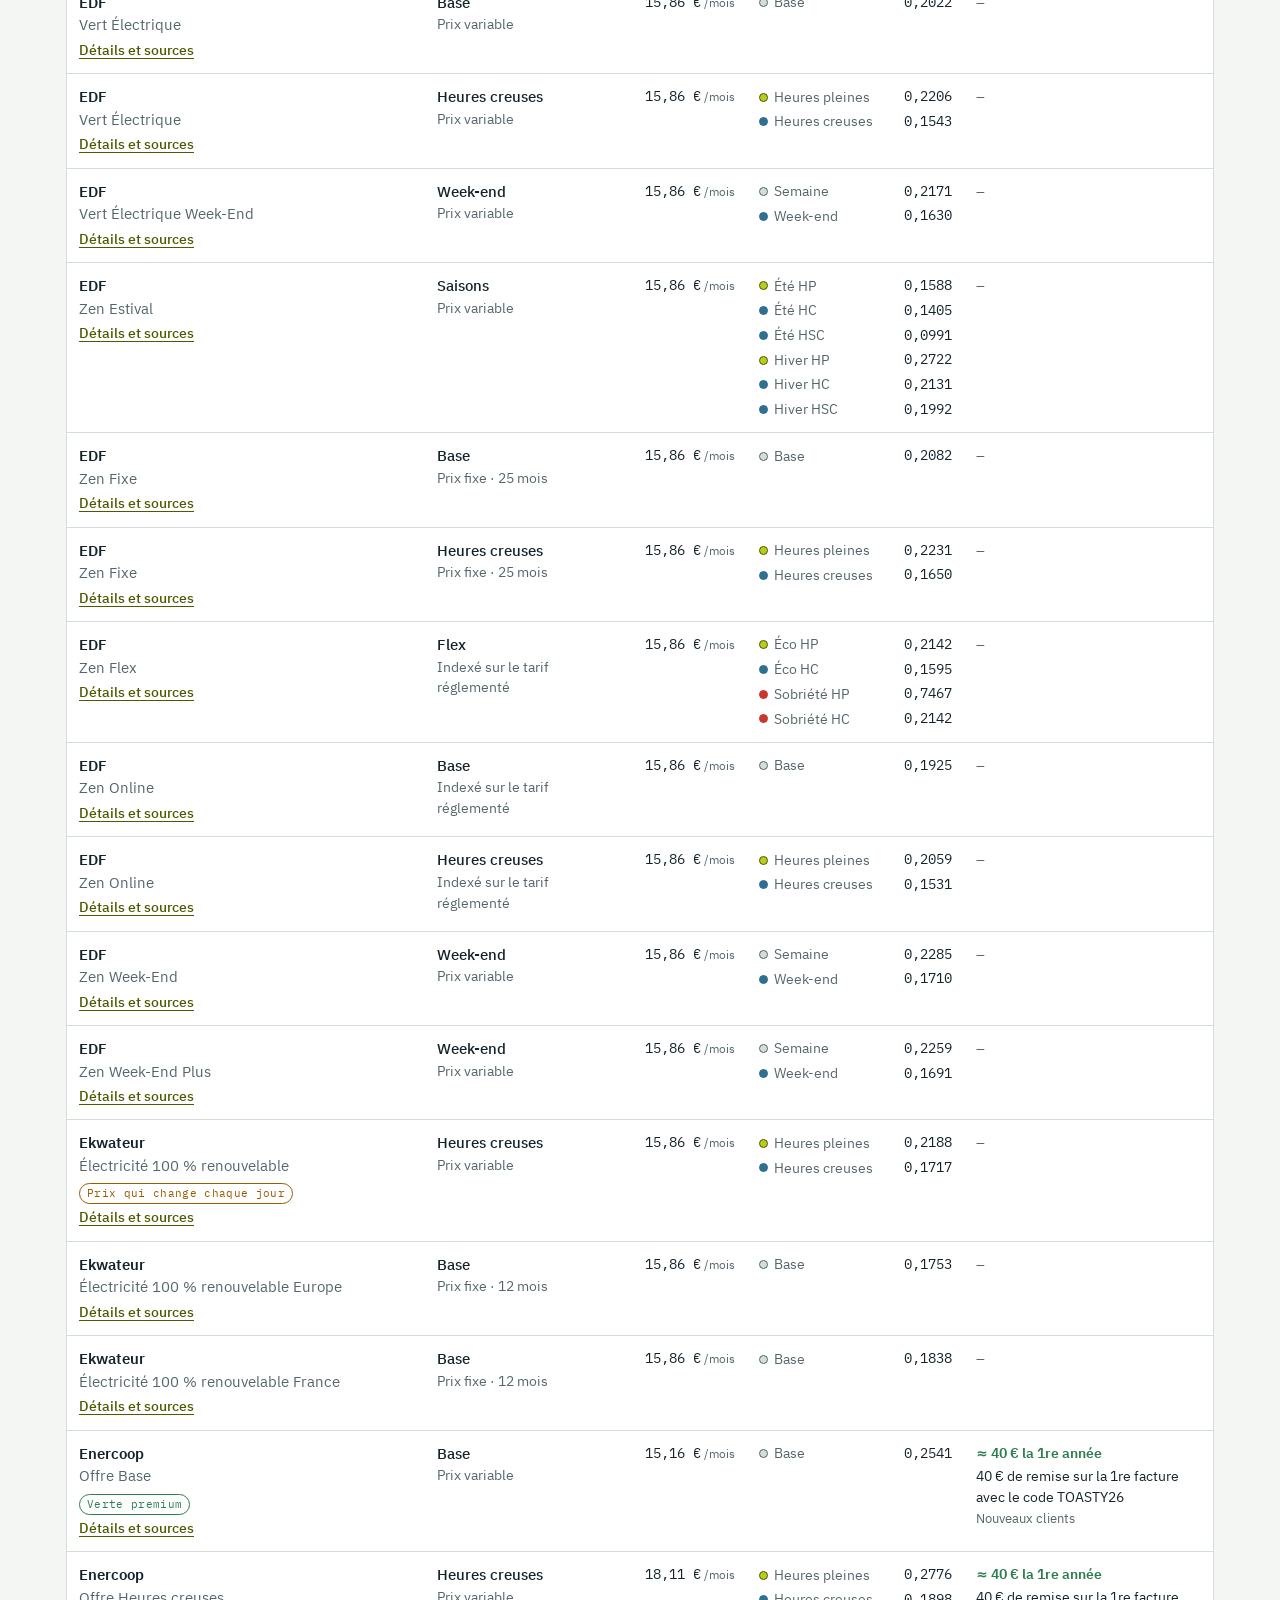
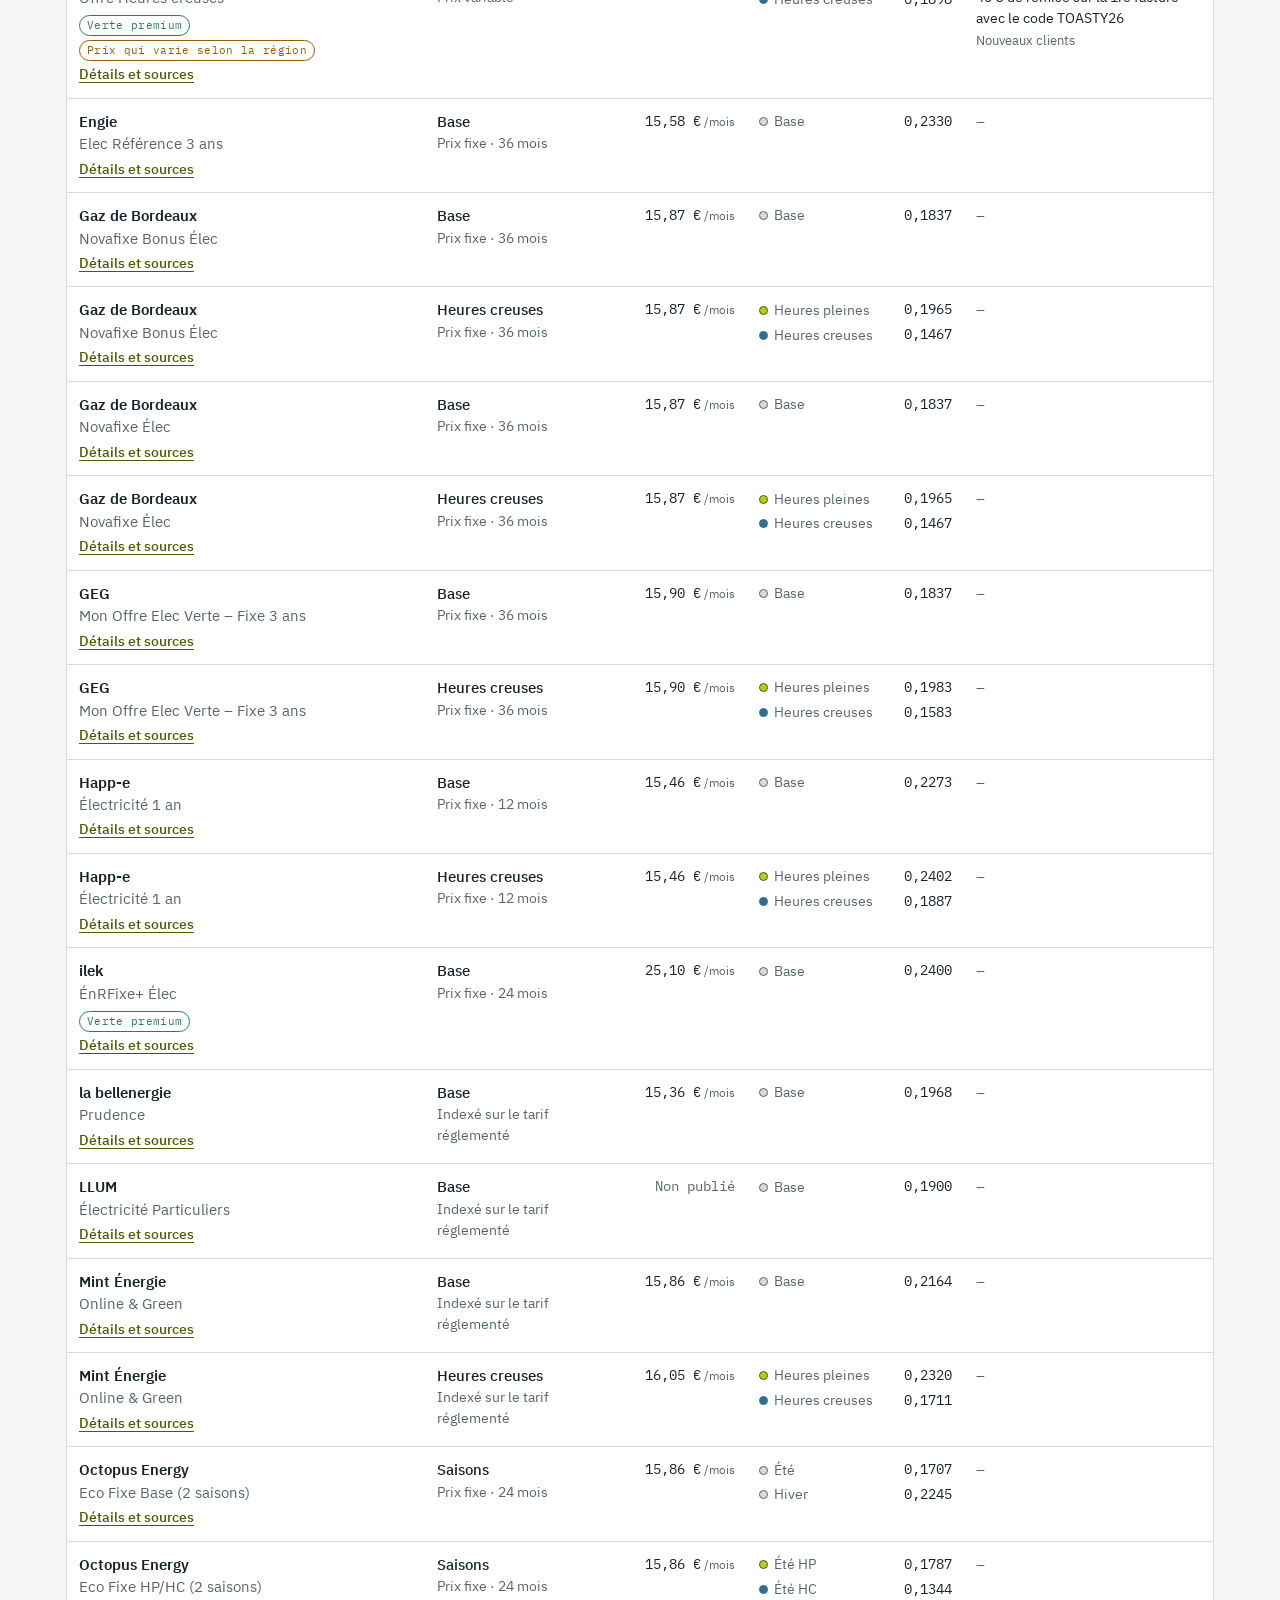
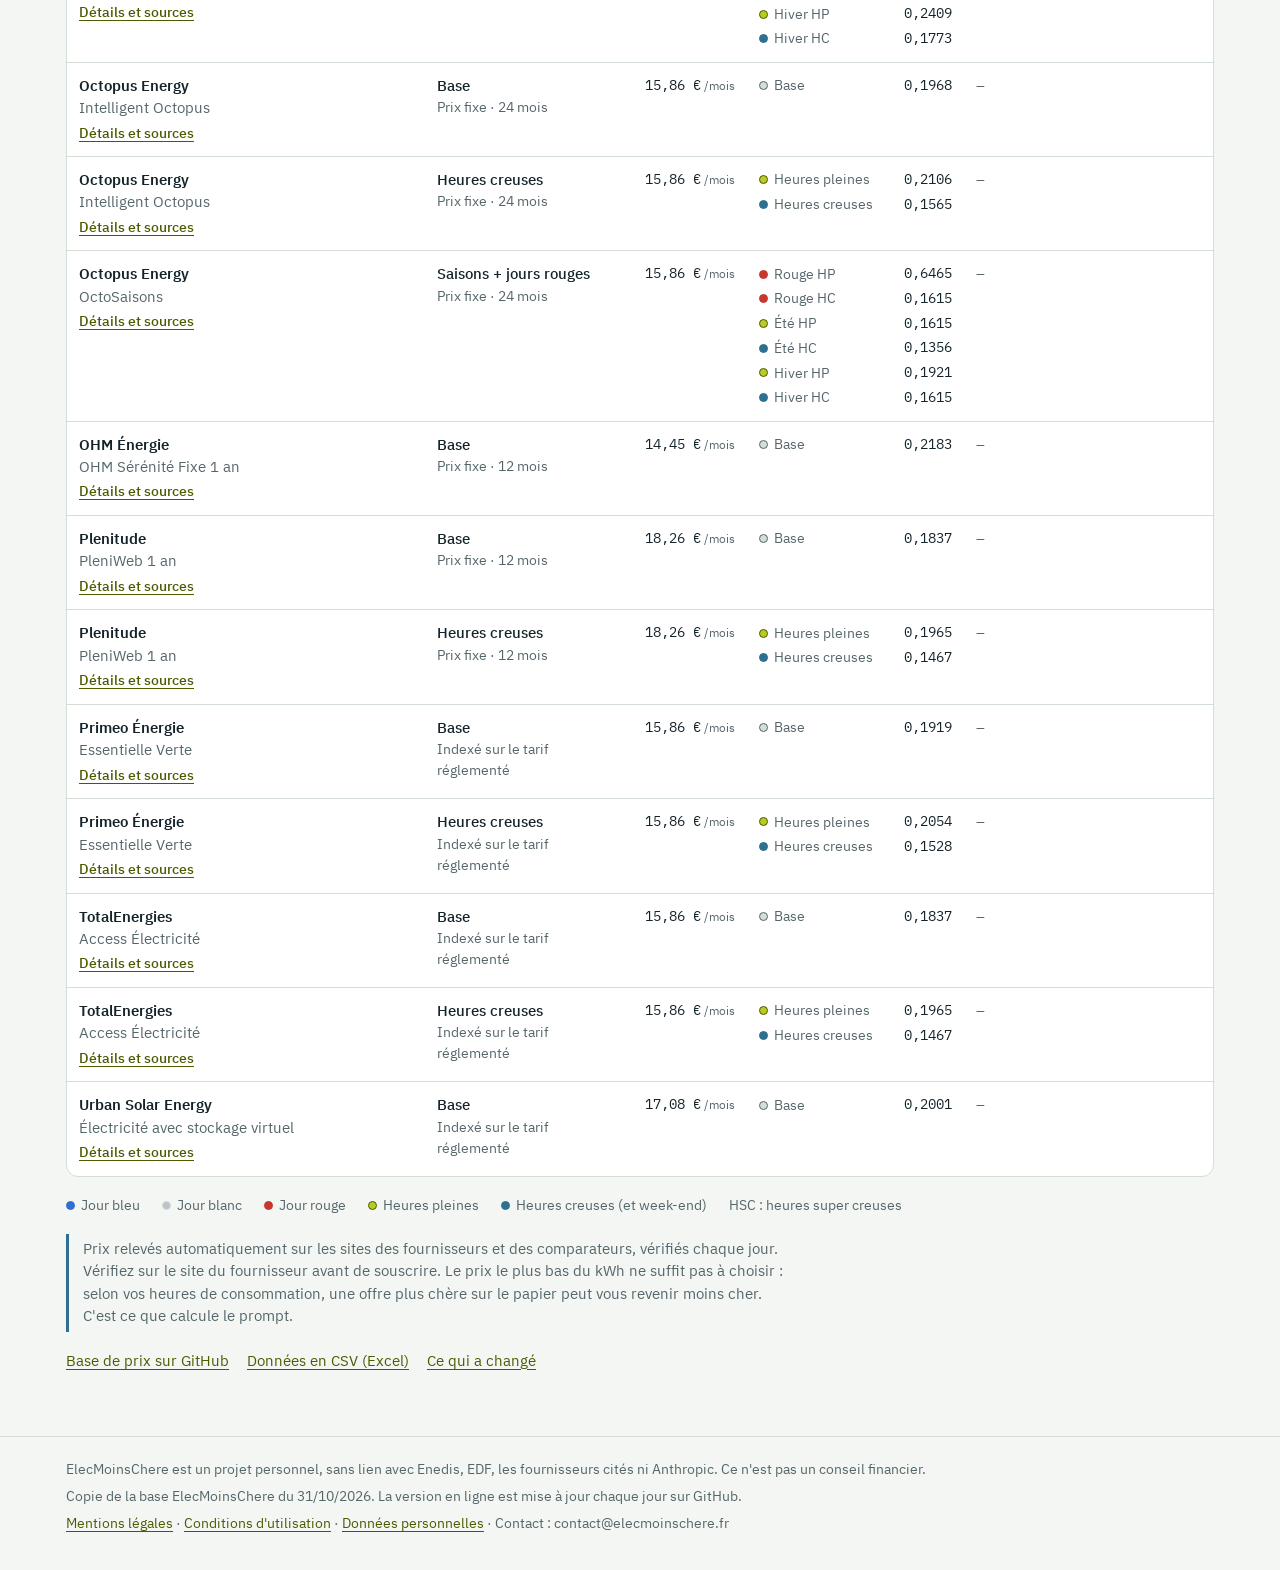
==== commit 37a5835c: "Prompt v9 : prompt affiché quand le questionnaire est complet, tutoriel EDF, mentions légales, polic" ====
--- a/prix.html
+++ b/prix.html
@@ -5,8 +5,7 @@
 <meta name="viewport" content="width=device-width, initial-scale=1, viewport-fit=cover">
 <title>Prix relevés ElecMoinsChere</title>
 <meta name="claude:viewport-fit-sides" content="cover">
-<link rel="preconnect" href="https://fonts.googleapis.com">
-<link rel="stylesheet" href="https://fonts.googleapis.com/css2?family=Bricolage+Grotesque:opsz,wght@12..96,500;12..96,700&family=IBM+Plex+Sans:wght@400;500;600&family=IBM+Plex+Mono:wght@400;500&display=swap">
+<link rel="stylesheet" href="fonts/fonts.css">
 <style>
 /* Layout : même identité que la page du prompt (bandeau sombre façon afficheur Linky), page plus large pour un tableau filtrable ; une ligne par offre, détails dépliables ; en cartes sur téléphone */
 :root {
@@ -245,6 +244,7 @@
   <div class="wrap">
     <p>ElecMoinsChere est un projet personnel, sans lien avec Enedis, EDF, les fournisseurs cités ni Anthropic. Ce n'est pas un conseil financier.</p>
     <p id="src-line"></p>
+    <p><a href="mentions-legales.html">Mentions légales</a> · <a href="mentions-legales.html#conditions">Conditions d'utilisation</a> · <a href="mentions-legales.html#donnees">Données personnelles</a> · Contact : contact@elecmoinschere.fr</p>
   </div>
 </footer>
 
--- a/fonts/fonts.css
+++ b/fonts/fonts.css
@@ -0,0 +1,13 @@
+/* Polices hébergées sur le site (aucun appel à Google Fonts). Licence SIL Open Font License 1.1. */
+@font-face{font-family:"Bricolage Grotesque";font-style:normal;font-display:swap;font-weight:200 800;src:url(bricolage-grotesque-latin-ext-opsz-normal.woff2) format("woff2");unicode-range:U+0100-02AF,U+0304,U+0308,U+0329,U+1E00-1E9F,U+1EF2-1EFF,U+2020,U+20A0-20AB,U+20AD-20C0,U+2113,U+2C60-2C7F,U+A720-A7FF}
+@font-face{font-family:"IBM Plex Sans";font-style:normal;font-display:swap;font-weight:400;src:url(ibm-plex-sans-latin-ext-400-normal.woff2) format("woff2");unicode-range:U+0100-02AF,U+0304,U+0308,U+0329,U+1E00-1E9F,U+1EF2-1EFF,U+2020,U+20A0-20AB,U+20AD-20C0,U+2113,U+2C60-2C7F,U+A720-A7FF}
+@font-face{font-family:"IBM Plex Sans";font-style:normal;font-display:swap;font-weight:500;src:url(ibm-plex-sans-latin-ext-500-normal.woff2) format("woff2");unicode-range:U+0100-02AF,U+0304,U+0308,U+0329,U+1E00-1E9F,U+1EF2-1EFF,U+2020,U+20A0-20AB,U+20AD-20C0,U+2113,U+2C60-2C7F,U+A720-A7FF}
+@font-face{font-family:"IBM Plex Sans";font-style:normal;font-display:swap;font-weight:600;src:url(ibm-plex-sans-latin-ext-600-normal.woff2) format("woff2");unicode-range:U+0100-02AF,U+0304,U+0308,U+0329,U+1E00-1E9F,U+1EF2-1EFF,U+2020,U+20A0-20AB,U+20AD-20C0,U+2113,U+2C60-2C7F,U+A720-A7FF}
+@font-face{font-family:"IBM Plex Mono";font-style:normal;font-display:swap;font-weight:400;src:url(ibm-plex-mono-latin-ext-400-normal.woff2) format("woff2");unicode-range:U+0100-02AF,U+0304,U+0308,U+0329,U+1E00-1E9F,U+1EF2-1EFF,U+2020,U+20A0-20AB,U+20AD-20C0,U+2113,U+2C60-2C7F,U+A720-A7FF}
+@font-face{font-family:"IBM Plex Mono";font-style:normal;font-display:swap;font-weight:500;src:url(ibm-plex-mono-latin-ext-500-normal.woff2) format("woff2");unicode-range:U+0100-02AF,U+0304,U+0308,U+0329,U+1E00-1E9F,U+1EF2-1EFF,U+2020,U+20A0-20AB,U+20AD-20C0,U+2113,U+2C60-2C7F,U+A720-A7FF}
+@font-face{font-family:"Bricolage Grotesque";font-style:normal;font-display:swap;font-weight:200 800;src:url(bricolage-grotesque-latin-opsz-normal.woff2) format("woff2");unicode-range:U+0000-00FF,U+0131,U+0152-0153,U+02BB-02BC,U+02C6,U+02DA,U+02DC,U+0304,U+0308,U+0329,U+2000-206F,U+2074,U+20AC,U+2122,U+2191,U+2193,U+2212,U+2215,U+FEFF,U+FFFD}
+@font-face{font-family:"IBM Plex Sans";font-style:normal;font-display:swap;font-weight:400;src:url(ibm-plex-sans-latin-400-normal.woff2) format("woff2");unicode-range:U+0000-00FF,U+0131,U+0152-0153,U+02BB-02BC,U+02C6,U+02DA,U+02DC,U+0304,U+0308,U+0329,U+2000-206F,U+2074,U+20AC,U+2122,U+2191,U+2193,U+2212,U+2215,U+FEFF,U+FFFD}
+@font-face{font-family:"IBM Plex Sans";font-style:normal;font-display:swap;font-weight:500;src:url(ibm-plex-sans-latin-500-normal.woff2) format("woff2");unicode-range:U+0000-00FF,U+0131,U+0152-0153,U+02BB-02BC,U+02C6,U+02DA,U+02DC,U+0304,U+0308,U+0329,U+2000-206F,U+2074,U+20AC,U+2122,U+2191,U+2193,U+2212,U+2215,U+FEFF,U+FFFD}
+@font-face{font-family:"IBM Plex Sans";font-style:normal;font-display:swap;font-weight:600;src:url(ibm-plex-sans-latin-600-normal.woff2) format("woff2");unicode-range:U+0000-00FF,U+0131,U+0152-0153,U+02BB-02BC,U+02C6,U+02DA,U+02DC,U+0304,U+0308,U+0329,U+2000-206F,U+2074,U+20AC,U+2122,U+2191,U+2193,U+2212,U+2215,U+FEFF,U+FFFD}
+@font-face{font-family:"IBM Plex Mono";font-style:normal;font-display:swap;font-weight:400;src:url(ibm-plex-mono-latin-400-normal.woff2) format("woff2");unicode-range:U+0000-00FF,U+0131,U+0152-0153,U+02BB-02BC,U+02C6,U+02DA,U+02DC,U+0304,U+0308,U+0329,U+2000-206F,U+2074,U+20AC,U+2122,U+2191,U+2193,U+2212,U+2215,U+FEFF,U+FFFD}
+@font-face{font-family:"IBM Plex Mono";font-style:normal;font-display:swap;font-weight:500;src:url(ibm-plex-mono-latin-500-normal.woff2) format("woff2");unicode-range:U+0000-00FF,U+0131,U+0152-0153,U+02BB-02BC,U+02C6,U+02DA,U+02DC,U+0304,U+0308,U+0329,U+2000-206F,U+2074,U+20AC,U+2122,U+2191,U+2193,U+2212,U+2215,U+FEFF,U+FFFD}
